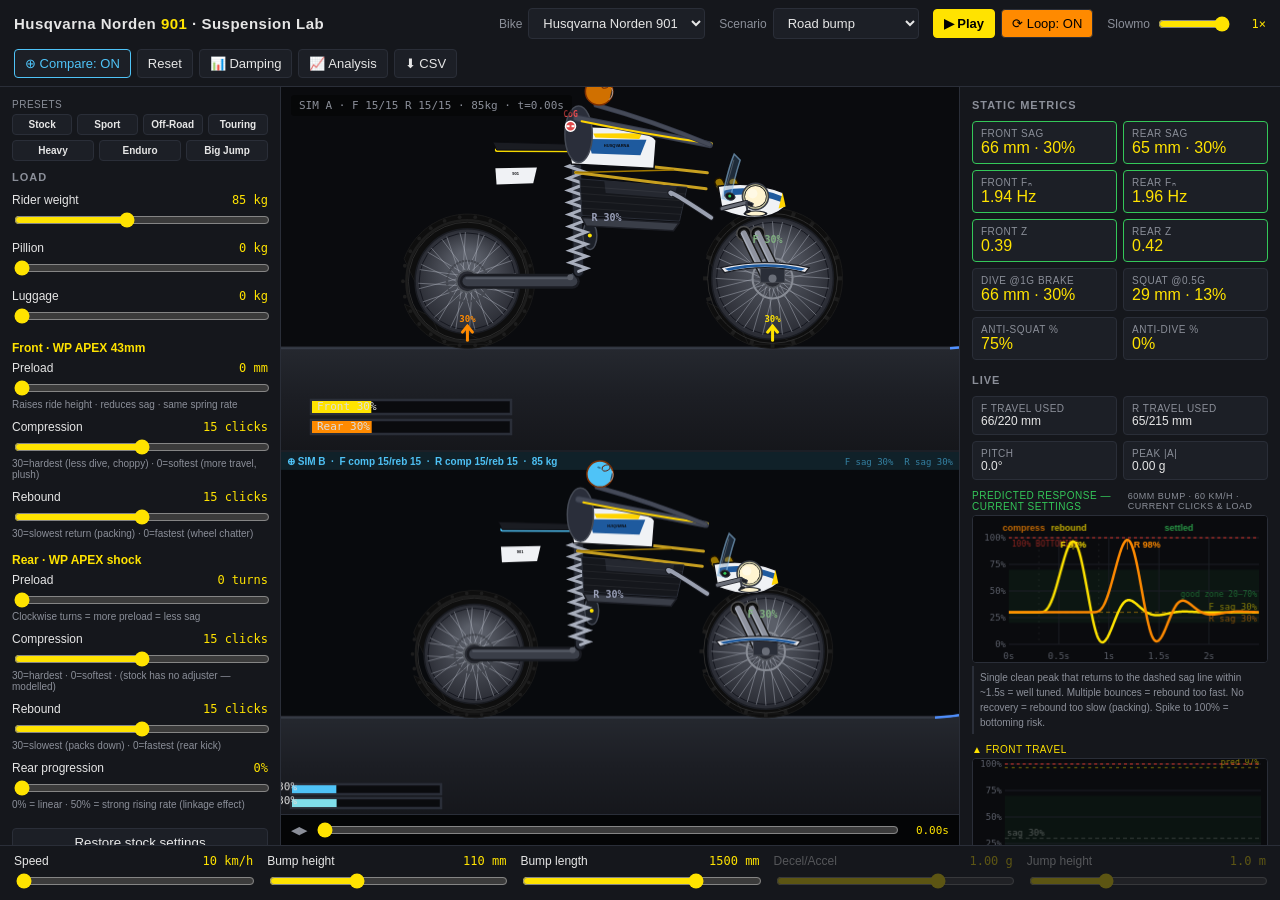
==== index.html @ ad171e76 "Initial commit: Husqvarna Norden 901 suspension simulator" ====
<!DOCTYPE html>
<html lang="en">
<head>
<meta charset="UTF-8">
<meta name="viewport" content="width=device-width, initial-scale=1, viewport-fit=cover">
<meta name="theme-color" content="#0e0f12">
<meta name="description" content="Interactive 2D motorcycle suspension simulator for the Husqvarna Norden 901. Tune fork/shock clicks, preload and load, see live sag, damping, bump response, FFT and phase portraits.">
<title>Norden 901 Suspension Lab</title>
<link rel="stylesheet" href="style.css">
</head>
<body>

<header>
  <h1 id="bikeTitle">Husqvarna Norden <span class="y">901</span> · Suspension Lab</h1>
  <span class="spacer"></span>
  <div class="hdr-group">
    <label class="hdr-lbl" for="bikeSelect">Bike</label>
    <select id="bikeSelect">
      <option value="norden901">Husqvarna Norden 901</option>
      <option value="desertx">Ducati DesertX</option>
    </select>
  </div>
  <div class="hdr-group">
    <label class="hdr-lbl" for="scenario">Scenario</label>
    <select id="scenario">
      <option value="static">Static (sag check)</option>
      <option value="bump" selected>Road bump</option>
      <option value="pothole">Pothole</option>
      <option value="washboard">Washboard</option>
      <option value="brake">Hard braking</option>
      <option value="accel">Acceleration</option>
      <option value="jump">Jump landing</option>
      <option value="corner">Cornering load</option>
    </select>
  </div>
  <div class="hdr-group">
    <button id="playBtn" class="primary">▶ Play</button>
    <button id="loopBtn">⟳ Loop: off</button>
  </div>
  <div class="hdr-group">
    <label class="hdr-lbl" for="slowmo">Slowmo</label>
    <input type="range" id="slowmo" class="hdr-slider" min="5" max="100" step="5" value="100" title="Slow motion — scales simulation time. 100% = real time, 10% = 10× slower.">
    <span id="slowmoV" class="hdr-val">1×</span>
  </div>
  <div class="hdr-group">
    <button id="compareBtn">⊕ Compare</button>
    <button id="resetBtn">Reset</button>
    <button id="dampBtn">📊 Damping</button>
    <button id="analysisBtn">📈 Analysis</button>
    <button id="exportBtn">⬇ CSV</button>
  </div>
</header>

<main>

  <!-- LEFT: adjustments -->
  <section class="panel">
    <div class="preset-block" style="margin-top:0;margin-bottom:10px;">
      <div class="preset-head">Presets</div>
      <div class="preset-row">
        <button class="preset-btn" id="presetStockBtn" title="Factory defaults — 15 clicks all around, no preload">Stock</button>
        <button class="preset-btn" id="presetSportBtn" title="Pavement. Stiffer comp/reb, slight preload. Less dive, sharper response.">Sport</button>
        <button class="preset-btn" id="presetOffRoadBtn" title="Trails/gravel. Soft comp uses full travel, fast reb tracks rough terrain.">Off-Road</button>
        <button class="preset-btn" id="presetTouringBtn" title="Loaded touring +gear. More preload to restore sag, moderate damping.">Touring</button>
        <button class="preset-btn" id="presetHeavyBtn" title="Full luggage + pillion. High preload both ends, moderate damping.">Heavy</button>
        <button class="preset-btn" id="presetEnduroBtn" title="Enduro race. Max compression stiffness, fast rebound, zero preload.">Enduro</button>
        <button class="preset-btn" id="presetBigJumpBtn" title="Big jumps. High preload, medium damping — absorbs hard landings.">Big Jump</button>
      </div>
    </div>

    <h2>Load</h2>
    <div class="ctrl"><label>Rider weight <span class="v" id="riderV">85 kg</span></label><input type="range" id="rider" min="50" max="130" step="1" value="85"></div>
    <div class="ctrl"><label>Pillion <span class="v" id="pillionV">0 kg</span></label><input type="range" id="pillion" min="0" max="100" step="1" value="0"></div>
    <div class="ctrl"><label>Luggage <span class="v" id="luggageV">0 kg</span></label><input type="range" id="luggage" min="0" max="40" step="1" value="0"></div>

    <h3 id="lbl_front">Front · WP APEX 43mm</h3>
    <div class="ctrl"><label>Preload <span class="v" id="fPreV">0 mm</span></label><input type="range" id="fPre" min="0" max="15" step="1" value="0" title="Spring preload: spacer added to spring length. Raises bike, reduces sag, does NOT change stiffness. Add when too much sag for your weight."><div class="hint">Raises ride height · reduces sag · same spring rate</div></div>
    <div class="ctrl"><label>Compression <span class="v" id="fCompV">15 clicks</span></label><input type="range" id="fComp" min="0" max="30" step="1" value="15" title="Compression damping: controls how fast the fork collapses on a hit. 30=hardest (stiff, less travel used, choppy on small bumps). 0=softest (more travel, smoother feel, risk of bottoming)."><div class="hint">30=hardest (less dive, choppy) · 0=softest (more travel, plush)</div></div>
    <div class="ctrl"><label>Rebound <span class="v" id="fRebV">15 clicks</span></label><input type="range" id="fReb" min="0" max="30" step="1" value="15" title="Rebound damping: controls how fast the fork extends after compression. 30=slowest (packing risk on repeated bumps). 0=fastest (wheel chatters, loses traction)."><div class="hint">30=slowest return (packing) · 0=fastest (wheel chatter)</div></div>

    <h3 id="lbl_rear">Rear · WP APEX shock</h3>
    <div class="ctrl"><label>Preload <span class="v" id="rPreV">0 turns</span></label><input type="range" id="rPre" min="0" max="15" step="1" value="0" title="Rear spring preload: collar turns compress the spring pre-load. Use to restore correct sag when carrying luggage or pillion. Does not change spring rate."><div class="hint">Clockwise turns = more preload = less sag</div></div>
    <div class="ctrl"><label>Compression <span class="v" id="rCompV">15 clicks</span></label><input type="range" id="rComp" min="0" max="30" step="1" value="15" title="Rear compression damping: how fast shock collapses under load. Stock Norden 901 has no external comp adjuster — this models an aftermarket or modified unit. 30=hardest, 0=softest."><div class="hint">30=hardest · 0=softest · (stock has no adjuster — modelled)</div></div>
    <div class="ctrl"><label>Rebound <span class="v" id="rRebV">15 clicks</span></label><input type="range" id="rReb" min="0" max="30" step="1" value="15" title="Rear rebound damping: controls how fast shock extends. Too slow = rear packs down. Too fast = rear kicks up, skipping over bumps, loss of traction."><div class="hint">30=slowest (packs down) · 0=fastest (rear kick)</div></div>

    <div class="ctrl" style="margin-top:10px;">
      <label>Rear progression <span class="v" id="progressionV">0%</span></label>
      <input type="range" id="progression" min="0" max="50" step="5" value="0">
      <div class="hint">0% = linear · 50% = strong rising rate (linkage effect)</div>
    </div>

    <button class="reset-btn" id="stockBtn">Restore stock settings</button>

    <!-- SIM B controls (hidden until compare mode on) -->
    <div id="compareBar" class="simB-bar">
      <h3 class="simB-h3 simB-h3-top">⊕ SIM B</h3>
      <div class="ctrl"><label>Load <span class="simB-val" id="b_riderV">85 kg</span></label><input type="range" id="b_rider" class="simB-range" min="50" max="130" step="1" value="85"></div>
      <h3 class="simB-h3">Front</h3>
      <div class="ctrl"><label>Preload <span class="simB-val" id="b_fPreV">0 mm</span></label><input type="range" id="b_fPre" class="simB-range" min="0" max="15" step="1" value="0"></div>
      <div class="ctrl"><label>Compression <span class="simB-val" id="b_fCompV">15 ck</span></label><input type="range" id="b_fComp" class="simB-range" min="0" max="30" step="1" value="15"></div>
      <div class="ctrl"><label>Rebound <span class="simB-val" id="b_fRebV">15 ck</span></label><input type="range" id="b_fReb" class="simB-range" min="0" max="30" step="1" value="15"></div>
      <h3 class="simB-h3">Rear</h3>
      <div class="ctrl"><label>Preload <span class="simB-val" id="b_rPreV">0 turns</span></label><input type="range" id="b_rPre" class="simB-range" min="0" max="15" step="1" value="0"></div>
      <div class="ctrl"><label>Compression <span class="simB-val" id="b_rCompV">15 ck</span></label><input type="range" id="b_rComp" class="simB-range" min="0" max="30" step="1" value="15"></div>
      <div class="ctrl"><label>Rebound <span class="simB-val" id="b_rRebV">15 ck</span></label><input type="range" id="b_rReb" class="simB-range" min="0" max="30" step="1" value="15"></div>
      <div class="simB-btns">
        <button id="copyAtoB" class="simB-copy">Copy A→B</button>
        <button id="resetSimBBtn" class="simB-reset">Reset B</button>
      </div>
    </div>
  </section>

  <!-- CENTER: stage -->
  <section id="stage">
    <canvas id="bike"></canvas>
    <canvas id="ghostStage"></canvas>
    <div class="overlay" id="stageInfo">—</div>
    <div class="bottomFlag" id="bottomFlag">BOTTOMING</div>
    <div class="scrub-bar">
      <span class="scrub-lbl">◀▶</span>
      <input type="range" id="scrubSlider" min="0" max="0" step="1" value="0">
      <span id="scrubTime" class="scrub-time">0.00s</span>
    </div>
  </section>

  <!-- RIGHT: telemetry -->
  <section class="panel">
    <h2>Static metrics</h2>
    <div class="telem">
      <div class="tile"><div class="k">Front sag</div><div class="v" id="m_fSag">—</div></div>
      <div class="tile"><div class="k">Rear sag</div><div class="v" id="m_rSag">—</div></div>
      <div class="tile"><div class="k">Front fₙ</div><div class="v" id="m_fHz">—</div></div>
      <div class="tile"><div class="k">Rear fₙ</div><div class="v" id="m_rHz">—</div></div>
      <div class="tile"><div class="k">Front ζ</div><div class="v" id="m_fZ">—</div></div>
      <div class="tile"><div class="k">Rear ζ</div><div class="v" id="m_rZ">—</div></div>
      <div class="tile"><div class="k">Dive @1g brake</div><div class="v" id="m_dive">—</div></div>
      <div class="tile"><div class="k">Squat @0.5g</div><div class="v" id="m_squat">—</div></div>
      <div class="tile"><div class="k">Anti-squat %</div><div class="v" id="m_antiSquat">—</div></div>
      <div class="tile"><div class="k">Anti-dive %</div><div class="v" id="m_antiDive">—</div></div>
    </div>

    <h2 style="margin-top:14px;">Live</h2>
    <div class="telem">
      <div class="tile"><div class="k">F travel used</div><div class="v sub" id="m_fTrav">—</div></div>
      <div class="tile"><div class="k">R travel used</div><div class="v sub" id="m_rTrav">—</div></div>
      <div class="tile"><div class="k">Pitch</div><div class="v sub" id="m_pitch">—</div></div>
      <div class="tile"><div class="k">Peak |a|</div><div class="v sub" id="m_g">—</div></div>
    </div>

    <!-- Reference chart -->
    <div class="chart-lbl"><span style="color:var(--ok)">Predicted response — current settings</span><span style="color:var(--dim);font-size:9px">60mm bump · 60 km/h · current clicks &amp; load</span></div>
    <canvas id="chartRef" height="148" class="chart-cv"></canvas>
    <div class="chart-hint">Single clean peak that returns to the dashed sag line within ~1.5s = well tuned. Multiple bounces = rebound too fast. No recovery = rebound too slow (packing). Spike to 100% = bottoming risk.</div>

    <!-- Live front -->
    <div class="chart-lbl"><span class="c-front">▲ Front travel</span><span class="c-dim" id="m_fTravLbl"></span></div>
    <canvas id="chartF" height="118" class="chart-cv chart-h-118"></canvas>
    <div class="chart-hint">Live fork travel. Dashed = static sag. Steep spike = compression; slow fall = rebound. Repeated bumps that don't recover = compression too soft or rebound too slow. Flat trace at bottom = fork barely working (compression too stiff).</div>

    <!-- Live rear -->
    <div class="chart-lbl"><span class="c-rear">▲ Rear travel</span><span class="c-dim" id="m_rTravLbl"></span></div>
    <canvas id="chartR" height="118" class="chart-cv chart-h-118"></canvas>
    <div class="chart-hint">Live rear shock travel. Front and rear should peak and recover at similar rates — mismatch means the bike pitches. Rear packing (rising baseline) = rebound too slow for this bump frequency.</div>

    <!-- G-force chart -->
    <div class="chart-lbl"><span class="c-g">⚡ G-force</span><span class="c-dim c-sub">0–6g · red zone &gt;3g</span></div>
    <canvas id="chartG" height="90" class="chart-cv chart-h-90"></canvas>
    <div class="chart-hint">Body acceleration felt by rider. 1g = normal gravity. Below 2.5g = comfortable. Red zone (>3g) = harsh — can cause fatigue and loss of control. High G with barely-used travel = spring too stiff. High G with full travel = spring too soft or bump too large.</div>

    <!-- Pitch chart -->
    <div class="chart-lbl"><span class="c-pitch">⟂ Pitch angle</span><span class="c-dim c-sub">±10° · + = nose up</span></div>
    <canvas id="chartP" height="90" class="chart-cv chart-h-90"></canvas>
    <div class="chart-hint">Nose-up (+) during acceleration, nose-down (−) under braking. Target: swings under ±3° on road bumps. Sustained pitch bias = sag imbalance (front vs rear). Oscillating pitch = front and rear natural frequencies mismatched.</div>

    <!-- Scenario guide card -->
    <div class="guide" id="guideCard">
      <div class="guide-title" id="g_title">—</div>
      <div class="guide-row"><span class="guide-lbl">What</span><span class="guide-val" id="g_what">—</span></div>
      <div class="guide-row"><span class="guide-lbl">Good range</span><span class="guide-val" id="g_good">—</span></div>
      <div class="guide-row"><span class="guide-lbl">Try this</span><span class="guide-val" id="g_try">—</span></div>
      <div class="guide-row"><span class="guide-lbl">Fix if bad</span><span class="guide-val" id="g_fix">—</span></div>
    </div>

    <!-- Diagnosis card -->
    <div class="diag-card" id="diagCard"></div>

    <!-- Factory settings reference -->
    <details class="factory-ref" open>
      <summary>Factory Settings · WP APEX</summary>
      <div class="factory-body">
        <p class="factory-note">Slider 30 = fully clockwise (hardest). Turn fully clockwise to start, then back off counter-clockwise. Factory counts clicks OUT from fully clockwise — shown as slider position below.</p>
        <table class="factory-tbl">
          <thead><tr><th></th><th>Comfort</th><th>Standard</th><th>Sport</th></tr></thead>
          <tbody>
            <tr class="factory-section"><td colspan="4">Front Fork (WP APEX 43mm) · 30 clicks · slider position</td></tr>
            <tr><td>Compression</td><td>10</td><td>15</td><td>20</td></tr>
            <tr><td>Rebound</td><td>10</td><td>15</td><td>20</td></tr>
            <tr class="factory-section"><td colspan="4">Rear Shock (WP APEX) · 18 clicks rebound · slider position</td></tr>
            <tr><td>Rebound</td><td>0</td><td>5</td><td>13</td></tr>
            <tr class="factory-section"><td colspan="4">Rear Preload · hand-turn dial</td></tr>
            <tr><td>~80–85 kg rider</td><td colspan="3">8–12 turns clockwise from softest</td></tr>
          </tbody>
        </table>
        <p class="factory-note" style="margin-top:6px;">Rear shock: 18 real clicks scaled to 30-click slider (×1.67). Consult Husqvarna Owner's Manual (under seat) for full chassis recommendations.</p>
      </div>
    </details>

    <!-- Physics explainer -->
    <details class="explainer">
      <summary>How suspension physics work</summary>
      <div class="explainer-body">
        <p><b>Spring (preload / stiffness)</b> — The spring supports your weight. <em>Sag</em> is how much it compresses at rest: target 30% for street ADV. Sag too high = spring too soft. Too low = too stiff or too much preload. Preload only shifts the equilibrium — it does NOT change spring rate or the feel over bumps.</p>
        <p><b>Compression damping</b> — Controls how fast the spring collapses when a wheel hits something. <em>Stiff compression</em> = less travel used per hit, but harsh feeling, small bumps transferred straight to chassis. <em>Soft compression</em> = spring uses full travel, smoother, but risk of bottoming on big hits.</p>
        <p><b>Rebound damping</b> — Controls how fast the spring returns after compression. <em>Too slow (30 clicks)</em> = packing: each successive bump finds the suspension already partially compressed from the last hit. The bike sinks deeper each cycle. <em>Too fast (0 clicks)</em> = the wheel kicks back up hard, loses contact with ground, chatters. Correct rebound is the most critical setting for traction.</p>
        <p><b>Natural frequency (fₙ)</b> — How fast the chassis bounces in Hz. ADV bike target: 1.5–2.5 Hz. Higher = stiffer ride, more feedback. Matching front and rear fₙ keeps the bike balanced over bumps.</p>
        <p><b>Damping ratio (ζ)</b> — 0 = no damping (bounces forever). 1 = critically damped (returns to rest without oscillating). Real bikes run 0.25–0.55. Too low = bouncy. Too high = harsh, wheel loses contact.</p>
        <p><b>Washboard resonance</b> — If bumps repeat at the same frequency as your suspension's natural frequency, amplitude grows each cycle. This is why correct rebound matters most on rough roads: if the suspension hasn't returned before the next hit, it packs progressively deeper.</p>
        <p><b>Weight transfer</b> — Braking shifts load forward: front fork dives, rear extends. Acceleration shifts rearward: rear squats, front unloads. Matching suspension stiffness to these forces keeps the bike stable and steering geometry consistent.</p>
      </div>
    </details>
  </section>
</main>

<footer>
  <div class="ctrl" id="f_speed"><label>Speed <span class="v" id="speedV">60 km/h</span></label><input type="range" id="speed" min="10" max="160" step="5" value="60"></div>
  <div class="ctrl" id="f_bumpH"><label>Bump height <span class="v" id="bumpHV">60 mm</span></label><input type="range" id="bumpH" min="5" max="300" step="5" value="60"></div>
  <div class="ctrl" id="f_bumpL"><label>Bump length <span class="v" id="bumpLV">300 mm</span></label><input type="range" id="bumpL" min="50" max="2000" step="50" value="300"></div>
  <div class="ctrl" id="f_decel"><label>Decel/Accel <span class="v" id="decelV">1.0 g</span></label><input type="range" id="decel" min="0.1" max="1.4" step="0.05" value="1.0"></div>
  <div class="ctrl" id="f_jumpH"><label>Jump height <span class="v" id="jumpHV">1.0 m</span></label><input type="range" id="jumpH" min="0.1" max="3.0" step="0.1" value="1.0"></div>
</footer>

<!-- Damping Analysis Modal -->
<div id="dampModal" class="modal modal-damp">
  <div class="modal-inner modal-inner-damp">

    <div style="display:flex;align-items:center;gap:12px;margin-bottom:4px;">
      <span style="font-size:14px;font-weight:600;color:var(--accent)">📊 Damping Analysis</span>
      <span style="font-size:11px;color:var(--dim);flex:1">Live from current slider settings — adjust sliders in the main UI and changes appear here instantly.</span>
      <button id="dampClose" style="background:var(--panel2);color:var(--text);border:1px solid var(--line);padding:5px 12px;border-radius:4px;cursor:pointer;font-size:13px;">✕ Close</button>
    </div>

    <div style="font-size:11px;color:var(--dim);margin-bottom:14px;line-height:1.55;border-left:2px solid var(--line);padding-left:10px;">
      <b style="color:var(--text)">Force–velocity curve:</b> slope = damping force per m/s. Steeper = more resistance. <em style="color:#ff8a00">Orange = compression stroke</em> (wheel hitting bump), <em style="color:#ffe300">yellow = rebound stroke</em> (spring returning).<br>
      <b style="color:var(--text)">Bump response:</b> suspension travel used (%) over time after a 60 mm bump at 60 km/h. <em style="color:#ff8a00">Orange = compressing</em>, <em style="color:#ffe300">yellow = rebounding</em>. Dashed line = static sag. Red zone = bottoming.
    </div>

    <div class="damp-grid">

      <!-- FRONT -->
      <div>
        <div style="font-size:13px;font-weight:600;color:var(--accent);margin-bottom:6px;">Front Fork · WP APEX 43mm</div>
        <div id="dvInfoF" style="font-size:11px;color:var(--dim);margin-bottom:8px;font-family:ui-monospace,monospace;background:var(--panel2);padding:5px 8px;border-radius:4px;border:1px solid var(--line)"></div>
        <div style="font-size:11px;color:var(--dim);margin-bottom:4px;font-weight:600;text-transform:uppercase;letter-spacing:.5px">Force–velocity curve</div>
        <canvas id="dvFVF" height="220" style="display:block;width:100%;border-radius:4px;background:#0a0b0e;margin-bottom:10px;"></canvas>
        <div style="font-size:11px;color:var(--dim);margin-bottom:4px;font-weight:600;text-transform:uppercase;letter-spacing:.5px">Bump response (60mm / 60 km/h)</div>
        <canvas id="dvTRF" height="170" style="display:block;width:100%;border-radius:4px;background:#0a0b0e;margin-bottom:8px;"></canvas>
        <div id="dvStF" style="font-size:11px;padding:6px 9px;background:var(--bg);border-radius:4px;border:1px solid var(--line);line-height:1.6;min-height:28px;"></div>
        <div style="font-size:11px;color:var(--dim);margin-top:10px;margin-bottom:4px;font-weight:600;text-transform:uppercase;letter-spacing:.5px">Phase portrait (velocity vs displacement)</div>
        <canvas id="dvPhF" height="180" style="display:block;width:100%;border-radius:4px;background:#0a0b0e;"></canvas>
      </div>

      <!-- REAR -->
      <div>
        <div style="font-size:13px;font-weight:600;color:var(--accent2);margin-bottom:6px;">Rear Shock · WP APEX</div>
        <div id="dvInfoR" style="font-size:11px;color:var(--dim);margin-bottom:8px;font-family:ui-monospace,monospace;background:var(--panel2);padding:5px 8px;border-radius:4px;border:1px solid var(--line)"></div>
        <div style="font-size:11px;color:var(--dim);margin-bottom:4px;font-weight:600;text-transform:uppercase;letter-spacing:.5px">Force–velocity curve</div>
        <canvas id="dvFVR" height="220" style="display:block;width:100%;border-radius:4px;background:#0a0b0e;margin-bottom:10px;"></canvas>
        <div style="font-size:11px;color:var(--dim);margin-bottom:4px;font-weight:600;text-transform:uppercase;letter-spacing:.5px">Bump response (60mm / 60 km/h)</div>
        <canvas id="dvTRR" height="170" style="display:block;width:100%;border-radius:4px;background:#0a0b0e;margin-bottom:8px;"></canvas>
        <div id="dvStR" style="font-size:11px;padding:6px 9px;background:var(--bg);border-radius:4px;border:1px solid var(--line);line-height:1.6;min-height:28px;"></div>
        <div style="font-size:11px;color:var(--dim);margin-top:10px;margin-bottom:4px;font-weight:600;text-transform:uppercase;letter-spacing:.5px">Phase portrait (velocity vs displacement)</div>
        <canvas id="dvPhR" height="180" style="display:block;width:100%;border-radius:4px;background:#0a0b0e;"></canvas>
      </div>

    </div>
  </div>
</div>

<!-- Suspension Analysis Modal -->
<div id="chartModal" class="modal modal-analysis">
  <div class="analysis-wrap">
  <div class="analysis-inner">

    <!-- Header -->
    <div style="display:flex;align-items:center;gap:12px;flex-shrink:0;">
      <span style="font-size:15px;font-weight:700;color:var(--accent)">📈 Suspension Analysis</span>
      <span style="font-size:11px;color:var(--dim);flex:1">Predicted bump response + live telemetry. Tweak Sim A and Sim B, compare curves, save snapshots.</span>
      <button id="chartModalClose" style="background:var(--panel2);color:var(--text);border:1px solid var(--line);padding:5px 12px;border-radius:4px;cursor:pointer;font-size:13px;">✕ Close</button>
    </div>

    <!-- Snapshot bar -->
    <div id="snapBar" style="display:flex;align-items:center;gap:8px;flex-wrap:wrap;padding:7px 10px;background:var(--panel2);border-radius:6px;border:1px solid var(--line);flex-shrink:0;"></div>

    <!-- Body -->
    <div class="analysis-body">

      <!-- SIDEBAR -->
      <div class="analysis-side">

        <!-- SIM A -->
        <div class="mbox" style="border:1px solid rgba(255,227,0,0.2);">
          <div style="display:flex;align-items:center;gap:8px;margin-bottom:8px;">
            <span style="display:inline-block;width:20px;height:3px;background:#ffe300;border-radius:2px;"></span>
            <span style="font-size:11px;font-weight:700;text-transform:uppercase;letter-spacing:.8px;color:#ffe300;">Sim A</span>
          </div>
          <div class="msec">Load</div>
          <div class="mctrl"><label>Rider <span id="ma_riderV" style="color:#ffe300">85 kg</span></label><input type="range" id="ma_rider" min="50" max="130" step="1" value="85" style="accent-color:#ffe300"></div>
          <div class="mctrl"><label>Pillion <span id="ma_pillionV" style="color:#ffe300">0 kg</span></label><input type="range" id="ma_pillion" min="0" max="100" step="1" value="0" style="accent-color:#ffe300"></div>
          <div class="mctrl"><label>Luggage <span id="ma_luggageV" style="color:#ffe300">0 kg</span></label><input type="range" id="ma_luggage" min="0" max="40" step="1" value="0" style="accent-color:#ffe300"></div>
          <div class="msec">Front · WP APEX 43mm</div>
          <div class="mctrl"><label>Preload <span id="ma_fPreV" style="color:#ffe300">0 mm</span></label><input type="range" id="ma_fPre" min="0" max="15" step="1" value="0" style="accent-color:#ffe300"></div>
          <div class="mctrl"><label>Compression <span id="ma_fCompV" style="color:#ffe300">15 clicks</span></label><input type="range" id="ma_fComp" min="0" max="30" step="1" value="15" style="accent-color:#ffe300"></div>
          <div class="mctrl"><label>Rebound <span id="ma_fRebV" style="color:#ffe300">15 clicks</span></label><input type="range" id="ma_fReb" min="0" max="30" step="1" value="15" style="accent-color:#ffe300"></div>
          <div class="msec">Rear · WP APEX shock</div>
          <div class="mctrl"><label>Preload <span id="ma_rPreV" style="color:#ff8a00">0 turns</span></label><input type="range" id="ma_rPre" min="0" max="15" step="1" value="0" style="accent-color:#ff8a00"></div>
          <div class="mctrl"><label>Compression <span id="ma_rCompV" style="color:#ff8a00">15 clicks</span></label><input type="range" id="ma_rComp" min="0" max="30" step="1" value="15" style="accent-color:#ff8a00"></div>
          <div class="mctrl"><label>Rebound <span id="ma_rRebV" style="color:#ff8a00">15 clicks</span></label><input type="range" id="ma_rReb" min="0" max="30" step="1" value="15" style="accent-color:#ff8a00"></div>
        </div>

        <!-- SIM B -->
        <div class="mbox" style="border:1px solid rgba(79,195,247,0.2);">
          <div style="display:flex;align-items:center;gap:8px;margin-bottom:8px;">
            <span style="display:inline-block;width:20px;border-top:2.5px dashed #4fc3f7;margin-top:1px;"></span>
            <span style="font-size:11px;font-weight:700;text-transform:uppercase;letter-spacing:.8px;color:#4fc3f7;">Sim B</span>
            <span id="bModalNote" style="font-size:10px;color:var(--dim);flex:1;">· Inactive</span>
            <button id="bModalToggle" style="padding:2px 8px;font-size:10px;border-radius:3px;cursor:pointer;background:var(--panel2);color:var(--dim);border:1px solid var(--line);">Start B</button>
          </div>
          <div id="bModalSliders" style="opacity:0.45;pointer-events:none;">
            <div class="msec">Load</div>
            <div class="mctrl"><label style="color:#4fc3f7bb">Rider <span id="bm_riderV" style="color:#4fc3f7">85 kg</span></label><input type="range" id="bm_rider" min="50" max="130" step="1" value="85" style="accent-color:#4fc3f7"></div>
            <div class="msec">Front</div>
            <div class="mctrl"><label style="color:#4fc3f7bb">Preload <span id="bm_fPreV" style="color:#4fc3f7">0 mm</span></label><input type="range" id="bm_fPre" min="0" max="15" step="1" value="0" style="accent-color:#4fc3f7"></div>
            <div class="mctrl"><label style="color:#4fc3f7bb">Compression <span id="bm_fCompV" style="color:#4fc3f7">15 clicks</span></label><input type="range" id="bm_fComp" min="0" max="30" step="1" value="15" style="accent-color:#4fc3f7"></div>
            <div class="mctrl"><label style="color:#4fc3f7bb">Rebound <span id="bm_fRebV" style="color:#4fc3f7">15 clicks</span></label><input type="range" id="bm_fReb" min="0" max="30" step="1" value="15" style="accent-color:#4fc3f7"></div>
            <div class="msec">Rear</div>
            <div class="mctrl"><label style="color:#4fc3f7bb">Preload <span id="bm_rPreV" style="color:#80deea">0 turns</span></label><input type="range" id="bm_rPre" min="0" max="15" step="1" value="0" style="accent-color:#80deea"></div>
            <div class="mctrl"><label style="color:#4fc3f7bb">Compression <span id="bm_rCompV" style="color:#80deea">15 clicks</span></label><input type="range" id="bm_rComp" min="0" max="30" step="1" value="15" style="accent-color:#80deea"></div>
            <div class="mctrl"><label style="color:#4fc3f7bb">Rebound <span id="bm_rRebV" style="color:#80deea">15 clicks</span></label><input type="range" id="bm_rReb" min="0" max="30" step="1" value="15" style="accent-color:#80deea"></div>
          </div>
        </div>

        <!-- Bump scenario -->
        <div class="mbox" style="border:1px solid var(--line);">
          <div style="font-size:11px;font-weight:700;text-transform:uppercase;letter-spacing:.8px;color:var(--dim);margin-bottom:8px;">Bump Scenario</div>
          <div class="mctrl"><label>Speed <span id="ma_speedV" class="ma-acc">60 km/h</span></label><input type="range" id="ma_speed" min="10" max="160" step="5" value="60"></div>
          <div class="mctrl"><label>Height <span id="ma_bumpHV" class="ma-acc">60 mm</span></label><input type="range" id="ma_bumpH" min="5" max="300" step="5" value="60"></div>
          <div class="mctrl"><label>Length <span id="ma_bumpLV" class="ma-acc">300 mm</span></label><input type="range" id="ma_bumpL" min="50" max="2000" step="50" value="300"></div>
        </div>

        <!-- Ideal recommendations -->
        <div class="mbox" style="border:1px solid rgba(52,199,89,0.2);">
          <div style="font-size:11px;font-weight:700;text-transform:uppercase;letter-spacing:.8px;color:rgba(52,199,89,0.9);margin-bottom:4px;">◎ Ideal for Sim A</div>
          <div id="idealPanel"></div>
        </div>

      </div>

      <!-- CHARTS AREA -->
      <div class="analysis-main">

        <!-- Legend strip -->
        <div id="chartLegend" style="display:flex;align-items:center;gap:14px;flex-wrap:wrap;padding:7px 12px;background:var(--panel2);border-radius:6px;border:1px solid var(--line);flex-shrink:0;"></div>

        <!-- Front chart -->
        <div>
          <div style="font-size:11px;font-weight:700;letter-spacing:.6px;color:#ffe300;margin-bottom:5px;">
            ▲ FRONT · WP APEX 43mm
            <span style="font-size:10px;color:var(--dim);font-weight:400;letter-spacing:0;"> — suspension travel % over 2.5 s after bump</span>
          </div>
          <canvas id="bigChartF" height="220" style="display:block;width:100%;height:220px;background:#0a0b0e;border-radius:6px;border:1px solid var(--line);"></canvas>
          <div id="statsF" style="margin-top:6px;"></div>
        </div>

        <!-- Rear chart -->
        <div>
          <div style="font-size:11px;font-weight:700;letter-spacing:.6px;color:#ff8a00;margin-bottom:5px;">
            ▲ REAR · WP APEX shock
            <span style="font-size:10px;color:var(--dim);font-weight:400;letter-spacing:0;"> — suspension travel % over 2.5 s after bump</span>
          </div>
          <canvas id="bigChartR" height="220" style="display:block;width:100%;height:220px;background:#0a0b0e;border-radius:6px;border:1px solid var(--line);"></canvas>
          <div id="statsR" style="margin-top:6px;"></div>
        </div>

        <!-- FFT frequency analysis -->
        <div>
          <div style="font-size:11px;font-weight:700;letter-spacing:.6px;color:#34c759;margin-bottom:5px;">
            ◈ FREQUENCY ANALYSIS
            <span style="font-size:10px;color:var(--dim);font-weight:400;letter-spacing:0;"> — power spectrum of suspension travel (DFT · Hanning window)</span>
          </div>
          <div class="two-col-grid">
            <div>
              <div style="font-size:10px;color:#ffe300;margin-bottom:3px;text-transform:uppercase;letter-spacing:.5px;">Front</div>
              <canvas id="fftChartF" height="120" style="display:block;width:100%;background:#0a0b0e;border-radius:6px;border:1px solid var(--line);"></canvas>
            </div>
            <div>
              <div style="font-size:10px;color:#ff8a00;margin-bottom:3px;text-transform:uppercase;letter-spacing:.5px;">Rear</div>
              <canvas id="fftChartR" height="120" style="display:block;width:100%;background:#0a0b0e;border-radius:6px;border:1px solid var(--line);"></canvas>
            </div>
          </div>
        </div>

        <!-- Live telemetry in modal -->
        <div style="border-top:1px solid var(--line);padding-top:10px;">
          <div style="font-size:11px;font-weight:700;letter-spacing:.6px;color:#ff6b35;margin-bottom:5px;">
            ⚡ LIVE G-FORCE
            <span style="font-size:10px;color:var(--dim);font-weight:400;letter-spacing:0;"> — body acceleration felt by rider · red zone &gt;3g</span>
          </div>
          <canvas id="modalChartG" height="100" style="display:block;width:100%;height:100px;background:#0a0b0e;border-radius:6px;border:1px solid var(--line);margin-bottom:4px;"></canvas>
          <div class="chart-hint">Spikes above 3g (red) = harsh hits. Below 2.5g = comfortable. Stiff spring = high G + low travel. Soft spring = high G + high travel. Good setups produce consistent, moderate peaks.</div>
        </div>

        <div>
          <div style="font-size:11px;font-weight:700;letter-spacing:.6px;color:#a78bfa;margin-bottom:5px;">
            ⟂ LIVE PITCH ANGLE
            <span style="font-size:10px;color:var(--dim);font-weight:400;letter-spacing:0;"> — ±10° · positive = nose up</span>
          </div>
          <canvas id="modalChartP" height="100" style="display:block;width:100%;height:100px;background:#0a0b0e;border-radius:6px;border:1px solid var(--line);margin-bottom:4px;"></canvas>
          <div class="chart-hint">Nose-down under braking, nose-up under acceleration. Target &lt;±3° on road bumps. Larger swings = sag imbalance or unmatched front/rear natural frequencies. Slow return to zero = damping asymmetry.</div>
        </div>

        <div>
          <div style="font-size:11px;font-weight:700;letter-spacing:.6px;color:var(--dim);margin-bottom:5px;">
            ◉ PHASE PORTRAITS
            <span style="font-size:10px;color:var(--dim);font-weight:400;letter-spacing:0;"> — velocity vs displacement · shows damping character</span>
          </div>
          <div class="two-col-grid">
            <div>
              <div style="font-size:10px;color:#ffe300;margin-bottom:3px;text-transform:uppercase;letter-spacing:.5px;">Front</div>
              <canvas id="modalPhF" height="150" style="display:block;width:100%;background:#0a0b0e;border-radius:6px;border:1px solid var(--line);"></canvas>
            </div>
            <div>
              <div style="font-size:10px;color:#ff8a00;margin-bottom:3px;text-transform:uppercase;letter-spacing:.5px;">Rear</div>
              <canvas id="modalPhR" height="150" style="display:block;width:100%;background:#0a0b0e;border-radius:6px;border:1px solid var(--line);"></canvas>
            </div>
          </div>
          <div class="chart-hint">X-axis = suspension displacement (0 = sag, right = more compressed). Y-axis = velocity (up = compressing, down = rebounding). Tight oval = well-damped. Wide loop = underdamped. Lopsided = compression/rebound ratio off. Spiral inward = settling correctly after bump.</div>
        </div>

        <div id="snapLegend" style="font-size:10px;color:var(--dim);line-height:1.8;font-family:ui-monospace,monospace;padding:4px 0;"></div>
      </div>

    </div>
  </div>
  </div>
</div>

<script src="physics.js"></script>
<script src="render.js"></script>
<script src="ui.js"></script>
</body>
</html>
---- style.css ----
:root {
  --bg: #0e0f12;
  --panel: #15171c;
  --panel2: #1c1f26;
  --line: #2a2e38;
  --text: #e6e6e6;
  --dim: #8b8f99;
  --accent: #ffe300;
  --accent2: #ff8a00;
  --danger: #ff3b30;
  --ok: #34c759;
  --simb: #4fc3f7;
  --simb2: #80deea;
  --side-w: 280px;
  --tele-w: 320px;
}
* { box-sizing: border-box; }
html, body {
  margin:0; padding:0;
  background:var(--bg); color:var(--text);
  font-family: -apple-system, BlinkMacSystemFont, "Segoe UI", Roboto, Helvetica, Arial, sans-serif;
  font-size:13px;
  -webkit-text-size-adjust:100%;
}
body {
  display:grid; grid-template-rows: auto 1fr auto;
  height:100vh; height:100dvh; overflow:hidden;
}
main { overflow:hidden; }

/* Header */
header {
  display:flex; align-items:center; flex-wrap:wrap; gap:10px 14px;
  padding:8px 14px; background:var(--panel); border-bottom:1px solid var(--line);
}
header h1 { margin:0; font-size:15px; letter-spacing:.5px; }
header h1 .y { color:var(--accent); }
header .spacer { flex:1; min-width:0; }
.hdr-group { display:flex; align-items:center; gap:6px; }
.hdr-lbl { font-size:12px; color:var(--dim); }
.hdr-slider { width:72px; accent-color:var(--accent); vertical-align:middle; }
.hdr-val { font-size:12px; color:var(--accent); font-family:ui-monospace, monospace; min-width:28px; text-align:right; }
header select, header button {
  background:var(--panel2); color:var(--text); border:1px solid var(--line);
  padding:6px 10px; border-radius:4px; font-size:13px; cursor:pointer;
  font-family:inherit;
}
header button:hover, header select:hover { border-color:var(--accent); }
header button.primary { background:var(--accent); color:#000; border-color:var(--accent); font-weight:600; }
header button:focus-visible, header select:focus-visible { outline:2px solid var(--accent); outline-offset:1px; }

/* Main grid */
main {
  display:grid;
  grid-template-columns: var(--side-w) 1fr var(--tele-w);
  gap:1px;
  background:var(--line);
  min-height:0;
}
.panel { background:var(--panel); overflow:auto; padding:12px; min-width:0; }
.panel h2 { font-size:11px; text-transform:uppercase; color:var(--dim); letter-spacing:1px; margin:0 0 10px; font-weight:600; }
.panel h3 { font-size:12px; color:var(--accent); margin:14px 0 6px; }

.ctrl { margin-bottom:10px; }
.ctrl label { display:flex; justify-content:space-between; gap:8px; font-size:12px; margin-bottom:3px; color:var(--text);}
.ctrl label .v { color:var(--accent); font-variant-numeric: tabular-nums; font-family:ui-monospace, monospace; }
.ctrl input[type=range] { width:100%; accent-color: var(--accent); }
.ctrl .hint { font-size:10px; color:var(--dim); }

/* Stage */
#stage {
  background:#0a0b0e; position:relative; overflow:hidden;
  display:flex; flex-direction:column; min-height:280px;
}
#bike { display:block; width:100%; flex:1; min-height:0; }
#ghostStage { display:none; width:100%; flex:1; min-height:0; border-top:2px solid #1c1f26; }
#stage .overlay {
  position:absolute; top:8px; left:10px; font-size:11px; color:var(--dim);
  background:rgba(0,0,0,.4); padding:4px 8px; border-radius:3px;
  font-family: ui-monospace, monospace; pointer-events:none;
  max-width:calc(100% - 20px); overflow:hidden; text-overflow:ellipsis; white-space:nowrap;
}
#stage .bottomFlag {
  position:absolute; top:8px; right:10px;
  background:var(--danger); color:#fff; padding:4px 10px; border-radius:3px;
  font-weight:600; font-size:11px; display:none;
}
#stage .bottomFlag.on { display:block; animation: pulse 0.4s infinite alternate; }
@keyframes pulse { from{opacity:.6;} to{opacity:1;} }

/* Telemetry tiles */
.telem { display:grid; grid-template-columns: 1fr 1fr; gap:6px; }
.tile { background:var(--panel2); border:1px solid var(--line); border-radius:4px; padding:6px 8px; transition:border-color .3s; }
.tile .k { font-size:10px; color:var(--dim); text-transform:uppercase; letter-spacing:.5px; }
.tile .v { font-size:16px; color:var(--accent); font-variant-numeric: tabular-nums; }
.tile .v.sub { font-size:12px; color:var(--text); }
.tile.warn .v { color:var(--danger); }
.tile.s-good { border-color: var(--ok); }
.tile.s-warn { border-color: var(--accent); }
.tile.s-bad  { border-color: var(--danger); }

/* Charts (sidebar) */
.chart-lbl { font-size:10px; text-transform:uppercase; letter-spacing:.5px; margin:10px 0 3px; display:flex; justify-content:space-between; align-items:center; gap:8px; }
.chart-cv { display:block; width:100%; background:#0a0b0e; border:1px solid var(--line); border-radius:4px; }
.chart-h-118 { height:118px; }
.chart-h-90  { height:90px; }
.c-front { color:#ffe300; }
.c-rear  { color:#ff8a00; }
.c-g     { color:#ff6b35; }
.c-pitch { color:#a78bfa; }
.c-dim   { color:var(--dim); }
.c-sub   { font-size:9px; }
.chart-hint { font-size:10px; color:var(--dim); line-height:1.5; margin:3px 0 8px; padding:4px 6px; border-left:2px solid var(--line); }

/* Scrub bar */
.scrub-bar {
  display:flex; align-items:center; gap:8px;
  padding:5px 10px; background:rgba(0,0,0,0.55);
  border-top:1px solid var(--line); flex-shrink:0;
}
.scrub-lbl { font-size:11px; color:var(--dim); flex-shrink:0; }
.scrub-bar input[type=range] { flex:1; accent-color:var(--accent); cursor:pointer; }
.scrub-time { font-size:11px; color:var(--accent); font-family:ui-monospace,monospace; min-width:40px; text-align:right; flex-shrink:0; }

/* Footer */
footer {
  background:var(--panel); border-top:1px solid var(--line); padding:8px 14px;
  display:grid; grid-template-columns: repeat(5, minmax(0, 1fr)); gap:10px 14px;
}
footer .ctrl { margin:0; }
footer .ctrl.disabled { opacity:.3; pointer-events:none; }

/* Buttons */
.reset-btn { width:100%; padding:6px; background:var(--panel2); color:var(--text); border:1px solid var(--line); border-radius:4px; cursor:pointer; margin-top:8px; font-family:inherit; }
.reset-btn:hover { border-color:var(--accent2); color:var(--accent2); }

/* Preset row */
.preset-block { margin-top:8px; }
.preset-head { font-size:10px; color:var(--dim); margin-bottom:4px; letter-spacing:.5px; text-transform:uppercase; }
.preset-row { display:flex; gap:5px; flex-wrap:wrap; }
.preset-btn { flex:1 1 52px; min-width:52px; padding:4px 6px; border-radius:4px; font-size:10px; font-weight:600; cursor:pointer; background:var(--panel2); color:var(--text); border:1px solid var(--line); transition:background .15s,color .15s,border-color .15s; font-family:inherit; }
.preset-btn:hover { background:rgba(255,255,255,0.08); }
.preset-btn.active { background:rgba(255,214,10,0.15); color:#ffe300; border-color:rgba(255,214,10,0.45); }

/* Guide & diagnosis */
.guide { margin-top:10px; background:var(--panel2); border:1px solid var(--line); border-radius:4px; padding:10px; }
.guide-title { font-size:12px; font-weight:600; color:var(--accent); margin-bottom:8px; }
.guide-row { display:flex; gap:8px; margin-bottom:5px; font-size:11px; line-height:1.4; }
.guide-lbl { color:var(--dim); min-width:68px; flex-shrink:0; font-weight:600; text-transform:uppercase; font-size:10px; padding-top:1px; }
.guide-val { color:var(--text); }
.guide-val b { color:var(--ok); }
.guide-val i { color:var(--accent); font-style:normal; }
.guide-val s { color:var(--danger); text-decoration:none; }

.diag-card { margin-top:10px; background:var(--panel2); border:1px solid var(--line); border-radius:4px; padding:10px; min-height:20px; }
.diag-card:empty { display:none; }

/* Explainer */
.explainer { margin-top:8px; border:1px solid var(--line); border-radius:4px; overflow:hidden; }
.explainer summary { padding:7px 10px; font-size:11px; color:var(--dim); cursor:pointer; background:var(--panel2); list-style:none; user-select:none; }
.explainer summary:hover { color:var(--text); }
.explainer summary::-webkit-details-marker { display:none; }
.explainer summary::before { content:'▶ '; font-size:9px; }
details.explainer[open] summary::before { content:'▼ '; }
.explainer-body { padding:10px; font-size:11px; line-height:1.55; color:var(--dim); }
.explainer-body p { margin:0 0 7px; }
.explainer-body p:last-child { margin:0; }
.explainer-body b { color:var(--text); }
.explainer-body em { color:var(--accent); font-style:normal; }

/* Factory settings reference */
.factory-ref { margin-top:10px; border:1px solid rgba(255,227,0,0.25); border-radius:4px; overflow:hidden; }
.factory-ref summary { padding:7px 10px; font-size:11px; font-weight:600; color:#ffe300; cursor:pointer; background:rgba(255,227,0,0.07); list-style:none; user-select:none; letter-spacing:.3px; }
.factory-ref summary:hover { background:rgba(255,227,0,0.12); }
.factory-ref summary::-webkit-details-marker { display:none; }
.factory-ref summary::before { content:'▶ '; font-size:9px; }
details.factory-ref[open] summary::before { content:'▼ '; }
.factory-body { padding:8px 10px 10px; }
.factory-note { font-size:10px; color:var(--dim); line-height:1.5; margin:0 0 7px; }
.factory-tbl { width:100%; border-collapse:collapse; font-size:10px; }
.factory-tbl th { text-align:center; font-size:9px; text-transform:uppercase; letter-spacing:.5px; color:var(--dim); padding:2px 4px; border-bottom:1px solid var(--line); }
.factory-tbl th:first-child { text-align:left; }
.factory-tbl td { padding:3px 4px; color:var(--text); text-align:center; }
.factory-tbl td:first-child { text-align:left; color:var(--dim); }
.factory-tbl tr.factory-section td { font-size:9px; font-weight:700; text-transform:uppercase; letter-spacing:.5px; color:#ffe300; padding-top:8px; padding-bottom:2px; border-top:1px solid var(--line); text-align:left; }
.factory-tbl tr.factory-section:first-child td { border-top:none; padding-top:2px; }

/* SIM B sidebar */
.simB-bar { display:none; margin-top:14px; }
.simB-h3 { color:var(--simb); margin:10px 0 6px; font-size:12px; }
.simB-h3-top { border-top:1px solid var(--line); padding-top:10px; }
.simB-val { color:var(--simb); font-family:ui-monospace, monospace; }
.simB-range { accent-color:var(--simb); }
.simB-btns { display:flex; gap:6px; margin-top:8px; }
.simB-copy, .simB-reset {
  flex:1; padding:4px 8px; border-radius:4px; font-size:11px; cursor:pointer;
  font-family:inherit;
}
.simB-copy { background:rgba(79,195,247,0.15); color:var(--simb); border:1px solid rgba(79,195,247,0.4); }
.simB-reset { background:var(--panel2); color:var(--text); border:1px solid var(--line); }

/* Modals (shared) */
.modal {
  display:none; position:fixed; inset:0; z-index:200;
  background:rgba(0,0,0,0.88); overflow:auto;
  padding:20px 16px 28px;
}
.modal-inner {
  max-width:980px; margin:0 auto;
  background:var(--panel); border-radius:8px; border:1px solid var(--line);
  padding:18px 20px;
}
.modal-analysis { background:rgba(0,0,0,0.92); padding:10px; overflow:hidden; }
.analysis-wrap { height:100%; display:flex; flex-direction:column; }
.analysis-inner {
  flex:1; min-height:0;
  background:var(--panel); border-radius:8px; border:1px solid var(--line);
  padding:14px 18px; display:flex; flex-direction:column; gap:8px; overflow:hidden;
}
.analysis-body { display:flex; gap:12px; flex:1; min-height:0; overflow:hidden; }
.analysis-side { width:268px; flex-shrink:0; display:flex; flex-direction:column; gap:6px; overflow-y:auto; }
.analysis-main { flex:1; display:flex; flex-direction:column; gap:10px; min-width:0; overflow-y:auto; }

.damp-grid { display:grid; grid-template-columns:1fr 1fr; gap:22px; }
.two-col-grid { display:grid; grid-template-columns:1fr 1fr; gap:10px; }

/* Analysis modal sliders */
.mctrl { display:flex; flex-direction:column; gap:1px; margin-bottom:6px; }
.mctrl label { display:flex; justify-content:space-between; font-size:10px; color:var(--text); gap:8px; }
.mctrl label span { font-family:ui-monospace, monospace; }
.mctrl input[type=range] { width:100%; }
.msec { font-size:9px; text-transform:uppercase; letter-spacing:.6px; color:var(--dim); font-weight:700; margin:10px 0 4px; border-top:1px solid var(--line); padding-top:6px; }
.msec:first-child { margin-top:0; border-top:none; padding-top:0; }
.mbox { background:var(--panel2); border-radius:6px; padding:10px 12px; flex-shrink:0; }
.ma-acc { color:var(--accent); }

/* ---------- Responsive ---------- */

/* Below 1200px: shrink sidebars */
@media (max-width: 1200px){
  :root { --side-w: 240px; --tele-w: 280px; }
}

/* Below 960px: stack to single column, allow scroll */
@media (max-width: 960px){
  html, body { height:auto; overflow:visible; }
  body { display:block; }
  main {
    display:flex; flex-direction:column;
    background:transparent; gap:0;
    overflow:visible;
  }
  .panel { max-height:none; overflow:visible; border-bottom:1px solid var(--line); }
  #stage { order:-1; min-height:60vw; max-height:80vh; border-bottom:1px solid var(--line); }
  footer { grid-template-columns: repeat(2, 1fr); }
  .analysis-body { flex-direction:column; overflow:visible; }
  .analysis-side, .analysis-main { width:100%; max-height:none; overflow:visible; flex:none; }
  .analysis-inner { overflow:auto; }
  .modal-analysis { padding:8px; overflow:auto; }
  .damp-grid { grid-template-columns:1fr; gap:18px; }
}

/* Below 640px: tighter */
@media (max-width: 640px){
  header { padding:8px 10px; gap:6px 10px; }
  header h1 { font-size:14px; flex-basis:100%; }
  header .spacer { display:none; }
  .hdr-group { flex-wrap:wrap; }
  header select, header button { padding:5px 8px; font-size:12px; }
  footer { grid-template-columns: 1fr; }
  .panel { padding:10px; }
  .telem { grid-template-columns: 1fr; }
  .two-col-grid { grid-template-columns:1fr; }
  .analysis-inner, .modal-inner { padding:12px; }
  .modal { padding:10px; }
}

/* Reduced motion */
@media (prefers-reduced-motion: reduce){
  *, *::before, *::after { animation-duration:0.01ms !important; animation-iteration-count:1 !important; transition-duration:0.01ms !important; }
}
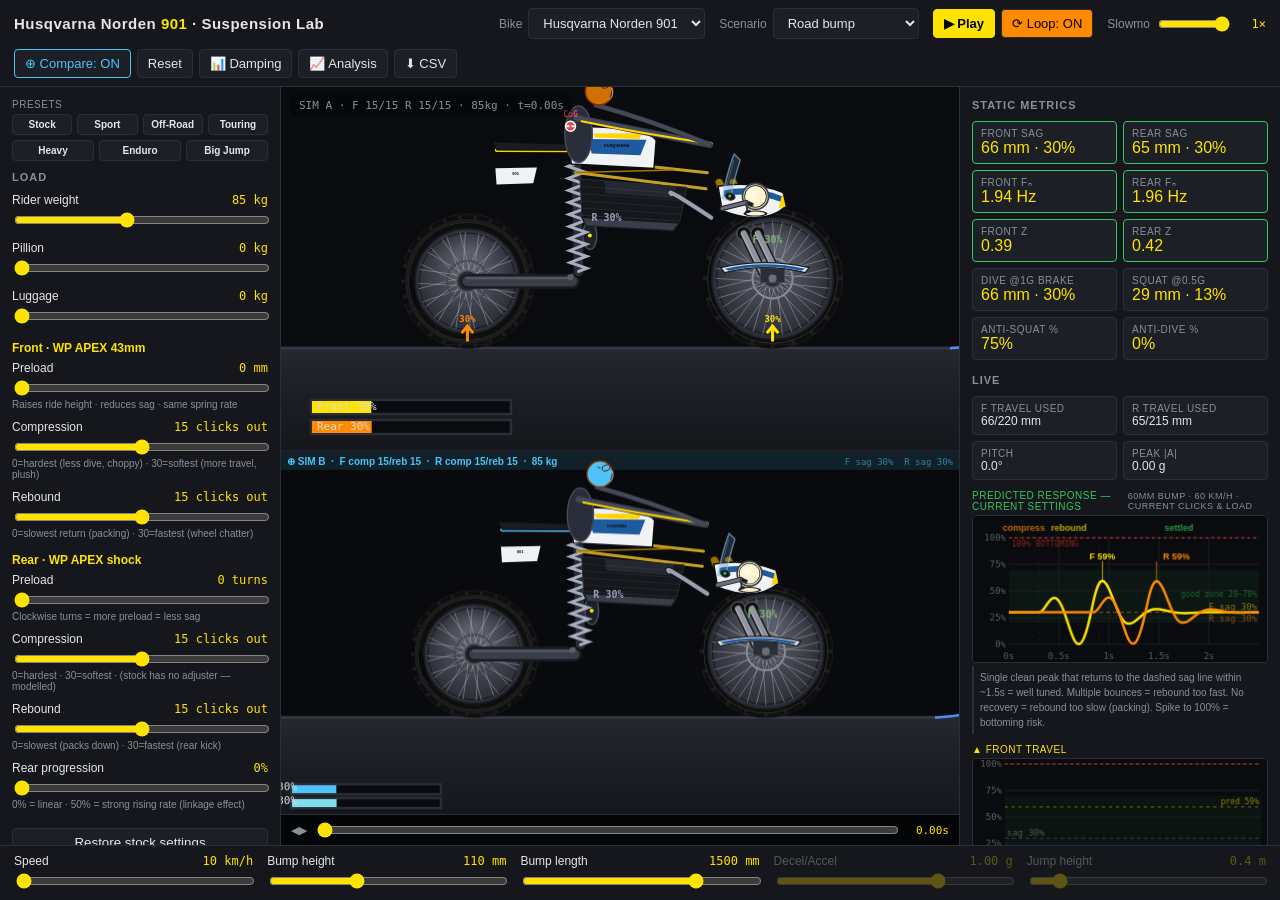
==== commit d394dcab: "Physics audit: fix damping-branch inversion, click convention, aero, jump Major correctness fixes fo" ====
--- a/index.html
+++ b/index.html
@@ -75,13 +75,13 @@
 
     <h3 id="lbl_front">Front · WP APEX 43mm</h3>
     <div class="ctrl"><label>Preload <span class="v" id="fPreV">0 mm</span></label><input type="range" id="fPre" min="0" max="15" step="1" value="0" title="Spring preload: spacer added to spring length. Raises bike, reduces sag, does NOT change stiffness. Add when too much sag for your weight."><div class="hint">Raises ride height · reduces sag · same spring rate</div></div>
-    <div class="ctrl"><label>Compression <span class="v" id="fCompV">15 clicks</span></label><input type="range" id="fComp" min="0" max="30" step="1" value="15" title="Compression damping: controls how fast the fork collapses on a hit. 30=hardest (stiff, less travel used, choppy on small bumps). 0=softest (more travel, smoother feel, risk of bottoming)."><div class="hint">30=hardest (less dive, choppy) · 0=softest (more travel, plush)</div></div>
-    <div class="ctrl"><label>Rebound <span class="v" id="fRebV">15 clicks</span></label><input type="range" id="fReb" min="0" max="30" step="1" value="15" title="Rebound damping: controls how fast the fork extends after compression. 30=slowest (packing risk on repeated bumps). 0=fastest (wheel chatters, loses traction)."><div class="hint">30=slowest return (packing) · 0=fastest (wheel chatter)</div></div>
+    <div class="ctrl"><label>Compression <span class="v" id="fCompV">15 clicks out</span></label><input type="range" id="fComp" min="0" max="30" step="1" value="15" title="Compression damping, counted in clicks OUT from fully closed. 0=hardest (stiff, less travel used, choppy on small bumps). 30=softest (more travel, smoother feel, risk of bottoming)."><div class="hint">0=hardest (less dive, choppy) · 30=softest (more travel, plush)</div></div>
+    <div class="ctrl"><label>Rebound <span class="v" id="fRebV">15 clicks out</span></label><input type="range" id="fReb" min="0" max="30" step="1" value="15" title="Rebound damping, clicks OUT from fully closed. 0=slowest return (packing risk on repeated bumps). 30=fastest (wheel chatters, loses traction)."><div class="hint">0=slowest return (packing) · 30=fastest (wheel chatter)</div></div>
 
     <h3 id="lbl_rear">Rear · WP APEX shock</h3>
     <div class="ctrl"><label>Preload <span class="v" id="rPreV">0 turns</span></label><input type="range" id="rPre" min="0" max="15" step="1" value="0" title="Rear spring preload: collar turns compress the spring pre-load. Use to restore correct sag when carrying luggage or pillion. Does not change spring rate."><div class="hint">Clockwise turns = more preload = less sag</div></div>
-    <div class="ctrl"><label>Compression <span class="v" id="rCompV">15 clicks</span></label><input type="range" id="rComp" min="0" max="30" step="1" value="15" title="Rear compression damping: how fast shock collapses under load. Stock Norden 901 has no external comp adjuster — this models an aftermarket or modified unit. 30=hardest, 0=softest."><div class="hint">30=hardest · 0=softest · (stock has no adjuster — modelled)</div></div>
-    <div class="ctrl"><label>Rebound <span class="v" id="rRebV">15 clicks</span></label><input type="range" id="rReb" min="0" max="30" step="1" value="15" title="Rear rebound damping: controls how fast shock extends. Too slow = rear packs down. Too fast = rear kicks up, skipping over bumps, loss of traction."><div class="hint">30=slowest (packs down) · 0=fastest (rear kick)</div></div>
+    <div class="ctrl"><label>Compression <span class="v" id="rCompV">15 clicks out</span></label><input type="range" id="rComp" min="0" max="30" step="1" value="15" title="Rear compression damping, clicks OUT from fully closed. Stock Norden 901 has no external comp adjuster — this models an aftermarket or modified unit. 0=hardest, 30=softest."><div class="hint">0=hardest · 30=softest · (stock has no adjuster — modelled)</div></div>
+    <div class="ctrl"><label>Rebound <span class="v" id="rRebV">15 clicks out</span></label><input type="range" id="rReb" min="0" max="30" step="1" value="15" title="Rear rebound damping, clicks OUT from fully closed. Too slow (0) = rear packs down. Too fast (30) = rear kicks up, skipping over bumps, loss of traction."><div class="hint">0=slowest (packs down) · 30=fastest (rear kick)</div></div>
 
     <div class="ctrl" style="margin-top:10px;">
       <label>Rear progression <span class="v" id="progressionV">0%</span></label>
@@ -188,15 +188,15 @@
     <details class="factory-ref" open>
       <summary>Factory Settings · WP APEX</summary>
       <div class="factory-body">
-        <p class="factory-note">Slider 30 = fully clockwise (hardest). Turn fully clockwise to start, then back off counter-clockwise. Factory counts clicks OUT from fully clockwise — shown as slider position below.</p>
+        <p class="factory-note">Sliders count clicks OUT from fully clockwise, exactly like the factory manual: 0 = fully closed (hardest), turn counter-clockwise to soften.</p>
         <table class="factory-tbl">
           <thead><tr><th></th><th>Comfort</th><th>Standard</th><th>Sport</th></tr></thead>
           <tbody>
-            <tr class="factory-section"><td colspan="4">Front Fork (WP APEX 43mm) · 30 clicks · slider position</td></tr>
-            <tr><td>Compression</td><td>10</td><td>15</td><td>20</td></tr>
-            <tr><td>Rebound</td><td>10</td><td>15</td><td>20</td></tr>
+            <tr class="factory-section"><td colspan="4">Front Fork (WP APEX 43mm) · 30 clicks · clicks out</td></tr>
+            <tr><td>Compression</td><td>20</td><td>15</td><td>10</td></tr>
+            <tr><td>Rebound</td><td>20</td><td>15</td><td>10</td></tr>
             <tr class="factory-section"><td colspan="4">Rear Shock (WP APEX) · 18 clicks rebound · slider position</td></tr>
-            <tr><td>Rebound</td><td>0</td><td>5</td><td>13</td></tr>
+            <tr><td>Rebound</td><td>20</td><td>15</td><td>10</td></tr>
             <tr class="factory-section"><td colspan="4">Rear Preload · hand-turn dial</td></tr>
             <tr><td>~80–85 kg rider</td><td colspan="3">8–12 turns clockwise from softest</td></tr>
           </tbody>
@@ -211,7 +211,7 @@
       <div class="explainer-body">
         <p><b>Spring (preload / stiffness)</b> — The spring supports your weight. <em>Sag</em> is how much it compresses at rest: target 30% for street ADV. Sag too high = spring too soft. Too low = too stiff or too much preload. Preload only shifts the equilibrium — it does NOT change spring rate or the feel over bumps.</p>
         <p><b>Compression damping</b> — Controls how fast the spring collapses when a wheel hits something. <em>Stiff compression</em> = less travel used per hit, but harsh feeling, small bumps transferred straight to chassis. <em>Soft compression</em> = spring uses full travel, smoother, but risk of bottoming on big hits.</p>
-        <p><b>Rebound damping</b> — Controls how fast the spring returns after compression. <em>Too slow (30 clicks)</em> = packing: each successive bump finds the suspension already partially compressed from the last hit. The bike sinks deeper each cycle. <em>Too fast (0 clicks)</em> = the wheel kicks back up hard, loses contact with ground, chatters. Correct rebound is the most critical setting for traction.</p>
+        <p><b>Rebound damping</b> — Controls how fast the spring returns after compression. <em>Too slow (0 clicks out)</em> = packing: each successive bump finds the suspension already partially compressed from the last hit. The bike sinks deeper each cycle. <em>Too fast (30 clicks out)</em> = the wheel kicks back up hard, loses contact with ground, chatters. Correct rebound is the most critical setting for traction.</p>
         <p><b>Natural frequency (fₙ)</b> — How fast the chassis bounces in Hz. ADV bike target: 1.5–2.5 Hz. Higher = stiffer ride, more feedback. Matching front and rear fₙ keeps the bike balanced over bumps.</p>
         <p><b>Damping ratio (ζ)</b> — 0 = no damping (bounces forever). 1 = critically damped (returns to rest without oscillating). Real bikes run 0.25–0.55. Too low = bouncy. Too high = harsh, wheel loses contact.</p>
         <p><b>Washboard resonance</b> — If bumps repeat at the same frequency as your suspension's natural frequency, amplitude grows each cycle. This is why correct rebound matters most on rough roads: if the suspension hasn't returned before the next hit, it packs progressively deeper.</p>
@@ -226,7 +226,7 @@
   <div class="ctrl" id="f_bumpH"><label>Bump height <span class="v" id="bumpHV">60 mm</span></label><input type="range" id="bumpH" min="5" max="300" step="5" value="60"></div>
   <div class="ctrl" id="f_bumpL"><label>Bump length <span class="v" id="bumpLV">300 mm</span></label><input type="range" id="bumpL" min="50" max="2000" step="50" value="300"></div>
   <div class="ctrl" id="f_decel"><label>Decel/Accel <span class="v" id="decelV">1.0 g</span></label><input type="range" id="decel" min="0.1" max="1.4" step="0.05" value="1.0"></div>
-  <div class="ctrl" id="f_jumpH"><label>Jump height <span class="v" id="jumpHV">1.0 m</span></label><input type="range" id="jumpH" min="0.1" max="3.0" step="0.1" value="1.0"></div>
+  <div class="ctrl" id="f_jumpH"><label>Jump height <span class="v" id="jumpHV">0.4 m</span></label><input type="range" id="jumpH" min="0.1" max="3.0" step="0.1" value="0.4"></div>
 </footer>
 
 <!-- Damping Analysis Modal -->
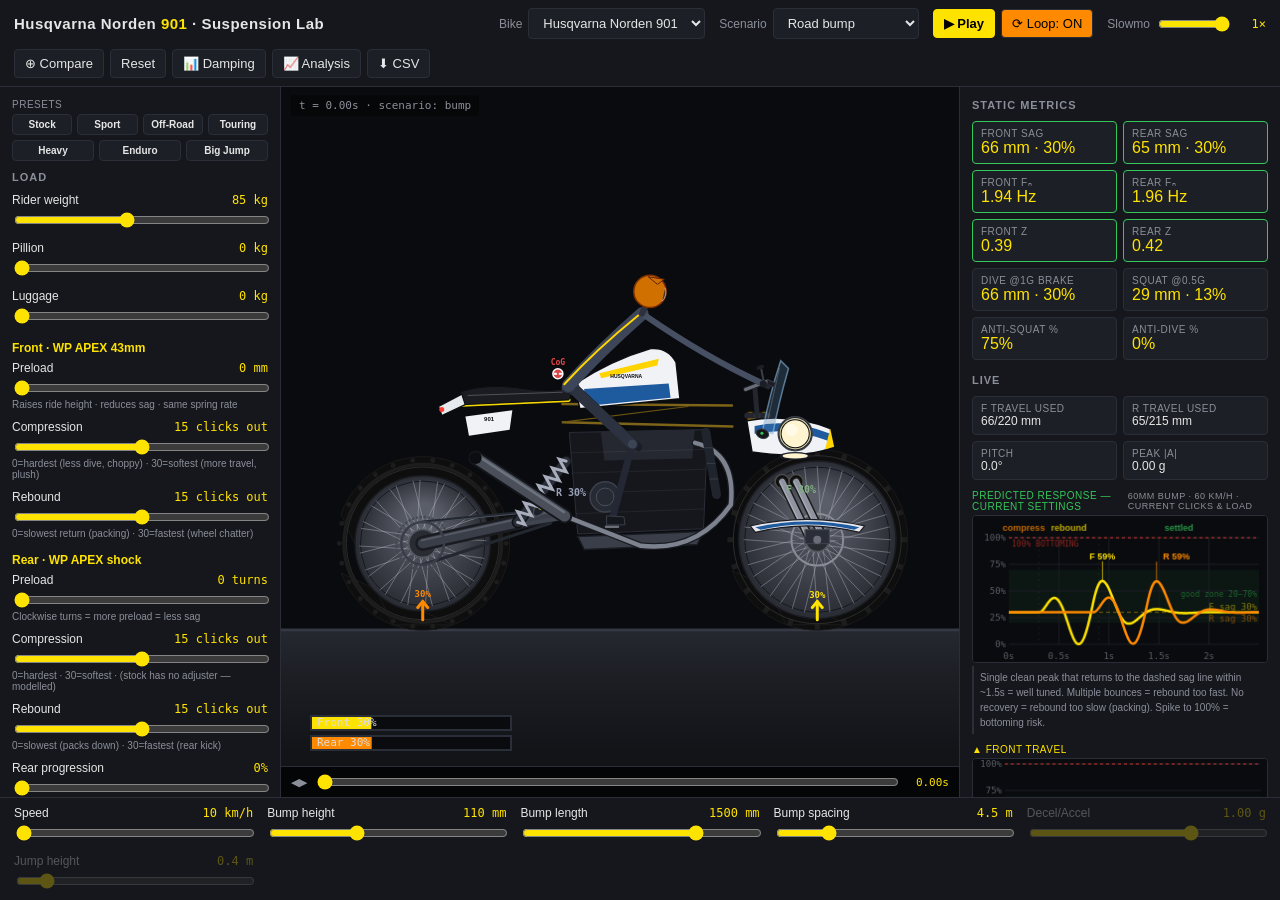
==== commit 247bbe4b: "Bike/rider proportions overhaul, stage framing, bump-spacing control Rendering: - Fixed the bike's v" ====
--- a/index.html
+++ b/index.html
@@ -225,6 +225,7 @@
   <div class="ctrl" id="f_speed"><label>Speed <span class="v" id="speedV">60 km/h</span></label><input type="range" id="speed" min="10" max="160" step="5" value="60"></div>
   <div class="ctrl" id="f_bumpH"><label>Bump height <span class="v" id="bumpHV">60 mm</span></label><input type="range" id="bumpH" min="5" max="300" step="5" value="60"></div>
   <div class="ctrl" id="f_bumpL"><label>Bump length <span class="v" id="bumpLV">300 mm</span></label><input type="range" id="bumpL" min="50" max="2000" step="50" value="300"></div>
+  <div class="ctrl" id="f_bumpGap"><label>Bump spacing <span class="v" id="bumpGapV">4.5 m</span></label><input type="range" id="bumpGap" min="0.5" max="20" step="0.5" value="4.5" title="Distance between successive bumps in Loop mode. Short spacing tests rebound recovery (packing); long spacing lets the suspension settle between hits."></div>
   <div class="ctrl" id="f_decel"><label>Decel/Accel <span class="v" id="decelV">1.0 g</span></label><input type="range" id="decel" min="0.1" max="1.4" step="0.05" value="1.0"></div>
   <div class="ctrl" id="f_jumpH"><label>Jump height <span class="v" id="jumpHV">0.4 m</span></label><input type="range" id="jumpH" min="0.1" max="3.0" step="0.1" value="0.4"></div>
 </footer>
